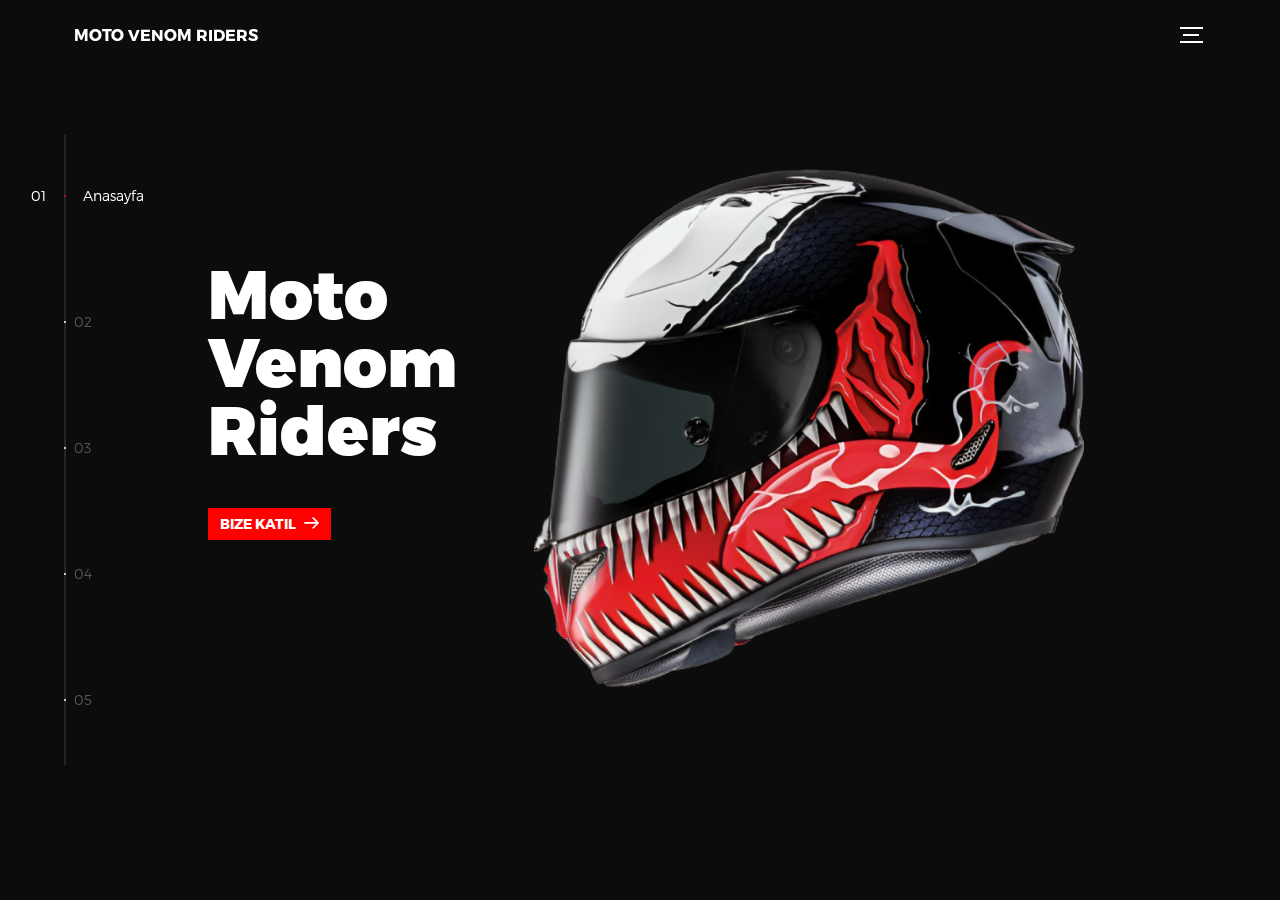
==== index.html @ 5a1b390c "hazır" ====
<!DOCTYPE html>
<html lang="en">

<head>
  <title>MotoVenomRiders</title>
  <meta charset="utf-8">
  <meta name="viewport" content="width=device-width, initial-scale=1">
  <link rel="icon" href="./assets/img/logo.png" type="image/x-icon">
  <meta http-equiv="X-UA-Compatible" content="IE=edge">
  <meta name="description" content="HTML5 website template">
  <meta name="keywords" content="global, template, html, sass, jquery">
  <meta name="author" content="Bucky Maler">
  <link rel="stylesheet" href="assets/css/main.css">
  <link rel="stylesheet" href="https://cdn.jsdelivr.net/npm/@fancyapps/fancybox@3.5.6/dist/jquery.fancybox.min.css">
</head>

<body>

  <!-- notification for small viewports and landscape oriented smartphones -->
  <div class="device-notification">
    <a class="device-notification--logo" href="#0">
      <img
        src="https://media.discordapp.net/attachments/1154435679753871411/1173699137741521048/venomlogo.png?ex=6564e780&is=65527280&hm=7e1fee086966231e7b20883fae4aaec3f89bc1c2d188019f993c043d3546af6c&=&width=670&height=670"
        alt="Global">
      <p>Global</p>
    </a>
    <p class="device-notification--message">Global has so much to offer that we must request you orient your device to
      portrait or find a larger screen. You won't be disappointed.</p>
  </div>

  <div class="perspective effect-rotate-left">
    <div class="container">
      <div class="outer-nav--return"></div>
      <div id="viewport" class="l-viewport">
        <div class="l-wrapper">
          <header class="header">
            <a class="header--logo" href="#0">
              <p>Moto Venom Riders</p>
            </a>
            <button class="header--cta cta">Bize Katıl</button>
            <div class="header--nav-toggle">
              <span></span>
            </div>
          </header>
          <nav class="l-side-nav">
            <ul class="side-nav">
              <li class="is-active"><span>Anasayfa</span></li>
              <li><span>Ekibimiz</span></li>
              <li><span>Galeri</span></li>
              <li><span>İletişim</span></li>
              <li><span>Bize Katıl</span></li>
            </ul>
          </nav>
          <ul class="l-main-content main-content">
            <li class="l-section section section--is-active">
              <div class="intro">
                <div class="intro--banner">
                  <h1>Moto<br>Venom<br>Riders</h1>
                  <button class="cta">Bize Katıl
                    <svg version="1.1" id="Layer_1" xmlns="http://www.w3.org/2000/svg"
                      xmlns:xlink="http://www.w3.org/1999/xlink" x="0px" y="0px" viewBox="0 0 150 118"
                      style="enable-background:new 0 0 150 118;" xml:space="preserve">
                      <g transform="translate(0.000000,118.000000) scale(0.100000,-0.100000)">
                        <path
                          d="M870,1167c-34-17-55-57-46-90c3-15,81-100,194-211l187-185l-565-1c-431,0-571-3-590-13c-55-28-64-94-18-137c21-20,33-20,597-20h575l-192-193C800,103,794,94,849,39c20-20,39-29,61-29c28,0,63,30,298,262c147,144,272,271,279,282c30,51,23,60-219,304C947,1180,926,1196,870,1167z" />
                      </g>
                    </svg>
                    <span class="btn-background"></span>
                  </button>
                  <img src="assets/img/kask.png" alt="KASK">
                </div>
              </div>
            </li>
            <li class="l-section section">
              <div class="work">
                <h2>Yönetim Ekibimiz</h2>
                <div class="work--lockup">
                  <ul class="slider">
                    <li class="slider--item slider--item-left">
                      <a href="#0">
                        <div class="slider--item-image">
                          <img src="assets/img/alp-morningstar.png" alt="Alp MORNİNGSTAR">
                        </div>
                        <p class="slider--item-title">Alp MORNİNGSTAR</p>
                        <p class="slider--item-title" style="font-size: 10px;">Kurucu Başkan Yardımcısı</p>
                      </a>
                    </li>
                    <li class="slider--item slider--item-center">
                      <a href="#0">
                        <div class="slider--item-image">
                          <img src="assets/img/emirhan-terzi.png" alt="Emirhan TERZİ">
                        </div>
                        <p class="slider--item-title">Emirhan TERZİ</p>
                        <p class="slider--item-title" style="font-size: 10px;">Kurucu Başkan</p>
                      </a>
                    </li>
                    <li class="slider--item slider--item-right">
                      <a href="#0">
                        <div class="slider--item-image">
                          <img src="assets/img/ahmet-özşahin.png" alt="Ahmet ÖZŞAHİN">
                        </div>
                        <p class="slider--item-title">Ahmet ÖZŞAHİN</p>
                        <p class="slider--item-title" style="font-size: 10px;">Etkinlik Yöneticisi</p>
                      </a>
                    </li>
                    <li class="slider--item slider--item">
                      <a href="#0">
                        <div class="slider--item-image">
                          <img src="assets/img/koray-gundogdu.png" alt="Koray Gündoğdu">
                        </div>
                        <p class="slider--item-title">Koray Gündoğdu</p>
                        <p class="slider--item-title" style="font-size: 10px;">Sosyal Platform Yöneticisi</p>
                      </a>
                    </li>
                  </ul>
                  <div class="slider--prev">
                    <svg version="1.1" id="Layer_1" xmlns="http://www.w3.org/2000/svg"
                      xmlns:xlink="http://www.w3.org/1999/xlink" x="0px" y="0px" viewBox="0 0 150 118"
                      style="enable-background:new 0 0 150 118;" xml:space="preserve">
                      <g transform="translate(0.000000,118.000000) scale(0.100000,-0.100000)">
                        <path d="M561,1169C525,1155,10,640,3,612c-3-13,1-36,8-52c8-15,134-145,281-289C527,41,562,10,590,10c22,0,41,9,61,29
                    c55,55,49,64-163,278L296,510h575c564,0,576,0,597,20c46,43,37,109-18,137c-19,10-159,13-590,13l-565,1l182,180
                    c101,99,187,188,193,199c16,30,12,57-12,84C631,1174,595,1183,561,1169z" />
                      </g>
                    </svg>
                  </div>
                  <div class="slider--next">
                    <svg version="1.1" id="Layer_1" xmlns="http://www.w3.org/2000/svg"
                      xmlns:xlink="http://www.w3.org/1999/xlink" x="0px" y="0px" viewBox="0 0 150 118"
                      style="enable-background:new 0 0 150 118;" xml:space="preserve">
                      <g transform="translate(0.000000,118.000000) scale(0.100000,-0.100000)">
                        <path
                          d="M870,1167c-34-17-55-57-46-90c3-15,81-100,194-211l187-185l-565-1c-431,0-571-3-590-13c-55-28-64-94-18-137c21-20,33-20,597-20h575l-192-193C800,103,794,94,849,39c20-20,39-29,61-29c28,0,63,30,298,262c147,144,272,271,279,282c30,51,23,60-219,304C947,1180,926,1196,870,1167z" />
                      </g>
                    </svg>
                  </div>
                </div>
              </div>
            </li>
            <li class="l-section section">
              <div class="about">
                <div class="about--banner">
                  <h2>Fotoğraf<br>Albümü</h2>
                  <img src="assets/img/kaptan.png" alt="About Us">
                </div>
                <div class="about--options">
                  <a href="assets/img/2.jpeg" data-fancybox="gallery">
                    <h3>Etkinlikten Görseller</h3>
                  </a>
                  <a href="assets/img/5.jpeg" data-fancybox="gallery1">
                    <h3>Kortej Görseller</h3>
                  </a>
                  <a href="assets/img/logo.png" data-fancybox="gallery2">+99
                    <h3>Diğer</h3>
                  </a>
                  <a href="./assets/img/1.jpeg" data-fancybox="gallery" class="d-none"></a>
                  <a href="./assets/img/4.jpeg" data-fancybox="gallery" class="d-none"></a>
                  <a href="./assets/img/7.jpeg" data-fancybox="gallery" class="d-none"></a>
                  <a href="./assets/img/3.jpeg" data-fancybox="gallery" class="d-none"></a>
                  <a href="./assets/img/8.jpeg" data-fancybox="gallery1" class="d-none"></a>
                  <a href="./assets/img/9.jpeg" data-fancybox="gallery1" class="d-none"></a>
                </div>
              </div>
            </li>
            <li class="l-section section">
              <div class="contact">
                <div class="contact--lockup">
                  <div class="modal">
                    <div class="modal--information">
                      <p>Toplanma Alanı : Eyüpsultan Sahil</p>
                      <a href="mailto:info@motovenomriders.com.tr">info@motovenomriders.com.tr</a>
                      <a href="tel:+905398621032">+90 534 724 19 23</a>
                    </div>
                    <ul class="modal--options">
                      <li><a href="mailto:info@motovenomriders.com.tr">İletişime Geç</a></li>
                    </ul>
                  </div>
                </div>
              </div>
            </li>
            <li class="l-section section">
              <div class="hire">
                <h2>Ailemize Katılmak İster Misiniz?</h2>
                <ul>
                  <li class="wp-btn">
                    <a href="https://chat.whatsapp.com/HhvemVKrJIF4HOeBUjAOMs" target="_blank">Whatsapp
                      Kanalımız</a>
                  </li>
                  <li class="wp-btn">
                    <a href="https://chat.whatsapp.com/HhvemVKrJIF4HOeBUjAOMs" target="_blank">İnstagram Sayfamız</a>
                  </li>
                </ul>
              </div>
            </li>
          </ul>
        </div>
      </div>
    </div>
    <ul class="outer-nav">
      <li class="is-active">Anasayfa</li>
      <li>Ekibimiz</li>
      <li>Galeri</li>
      <li>İletişim</li>
      <li>Bize Katıl</li>
    </ul>
  </div>

  <script src="https://ajax.googleapis.com/ajax/libs/jquery/2.2.4/jquery.min.js"></script>
  <script>window.jQuery || document.write('<script src="assets/js/vendor/jquery-2.2.4.min.js"><\/script>')</script>
  <script src="https://cdn.jsdelivr.net/npm/@fancyapps/fancybox@3.5.6/dist/jquery.fancybox.min.js"></script>
  <script src="assets/js/functions-min.js"></script>
</body>

</html>
---- assets/css/main.css ----
@font-face {
    font-family: Montserrat;
    src: local("☺"), url("fonts/Montserrat-Black.woff") format("woff"), url("fonts/Montserrat-Black.ttf") format("truetype");
    font-weight: 900;
    font-style: normal;
}

@font-face {
    font-family: Montserrat;
    src: local("☺"), url("fonts/Montserrat-Bold.woff") format("woff"), url("fonts/Montserrat-Bold.ttf") format("truetype");
    font-weight: 700;
    font-style: normal;
}

@font-face {
    font-family: Montserrat;
    src: local("☺"), url("fonts/Montserrat-Regular.woff") format("woff"), url("fonts/Montserrat-Regular.ttf") format("truetype");
    font-weight: 400;
    font-style: normal;
}

@font-face {
    font-family: Montserrat;
    src: local("☺"), url("fonts/Montserrat-Light.woff") format("woff"), url("fonts/Montserrat-Light.ttf") format("truetype");
    font-weight: 300;
    font-style: normal;
}

html {
    font-family: sans-serif;
    text-size-adjust: 100%;
}

body {
    margin: 0px;
}

article,
aside,
details,
figcaption,
figure,
footer,
header,
hgroup,
main,
menu,
nav,
section,
summary {
    display: block;
}

audio,
canvas,
progress,
video {
    display: inline-block;
    vertical-align: baseline;
}

audio:not([controls]) {
    display: none;
    height: 0px;
}

[hidden],
template {
    display: none;
}

a {
    background-color: transparent;
}

a:active,
a:hover {
    outline: 0px;
}

abbr[title] {
    border-bottom: 1px dotted;
}

b,
strong {
    font-weight: bold;
}

dfn {
    font-style: italic;
}

h1 {
    font-size: 2em;
    margin: 0.67em 0px;
}

mark {
    background: rgb(255, 255, 0);
    color: rgb(0, 0, 0);
}

small {
    font-size: 80%;
}

sub,
sup {
    font-size: 75%;
    line-height: 0;
    position: relative;
    vertical-align: baseline;
}

sup {
    top: -0.5em;
}

sub {
    bottom: -0.25em;
}

img {
    border: 0px;
}

svg:not(:root) {
    overflow: hidden;
}

figure {
    margin: 1em 40px;
}

hr {
    box-sizing: content-box;
    height: 0px;
}

pre {
    overflow: auto;
}

code,
kbd,
pre,
samp {
    font-family: monospace, monospace;
    font-size: 1em;
}

button,
input,
optgroup,
select,
textarea {
    color: inherit;
    font: inherit;
    margin: 0px;
}

button {
    overflow: visible;
}

button,
select {
    text-transform: none;
}

button,
html input[type="button"],
input[type="reset"],
input[type="submit"] {
    appearance: button;
    cursor: pointer;
}

button[disabled],
html input[disabled] {
    cursor: default;
}

input {
    line-height: normal;
}

input[type="checkbox"],
input[type="radio"] {
    box-sizing: border-box;
    padding: 0px;
}

input[type="number"]::-webkit-inner-spin-button,
input[type="number"]::-webkit-outer-spin-button {
    height: auto;
}

input[type="search"] {
    appearance: textfield;
    box-sizing: content-box;
}

input[type="search"]::-webkit-search-cancel-button,
input[type="search"]::-webkit-search-decoration {
    appearance: none;
}

fieldset {
    border: 1px solid rgb(192, 192, 192);
    margin: 0px 2px;
    padding: 0.35em 0.625em 0.75em;
}

legend {
    border: 0px;
    padding: 0px;
}

textarea {
    overflow: auto;
}

optgroup {
    font-weight: bold;
}

table {
    border-collapse: collapse;
    border-spacing: 0px;
}

td,
th {
    padding: 0px;
}

::selection {
    background: rgb(255, 244, 152);
}

img::selection {
    background: transparent;
}

body {
    -webkit-tap-highlight-color: rgb(255, 244, 152);
}

body {
    background-color: rgb(12, 12, 12);
    font-size: 14px;
    line-height: 1.6;
    font-family: Montserrat, sans-serif;
    color: rgb(255, 255, 255);
    -webkit-font-smoothing: antialiased;
    text-size-adjust: 100%;
}

.l-viewport {
    position: relative;
    width: 100%;
    height: 100vh;
    box-shadow: rgba(0, 0, 0, 0.85) 0px 0px 45px 5px;
    overflow: hidden;
}

.l-wrapper {
    position: relative;
    width: 1440px;
    max-width: 90%;
    height: 100%;
    margin: 0px auto;
}

.l-side-nav {
    position: absolute;
    left: 0px;
    display: flex;
    height: 100%;
    -webkit-box-align: center;
    align-items: center;
}

.l-side-nav::before {
    content: "";
    position: absolute;
    top: 50%;
    left: 0px;
    transform: translateY(-50%);
    width: 2px;
    height: 70%;
    max-height: 750px;
    background-color: rgb(85, 85, 85);
    opacity: 0.35;
    z-index: 10;
}

@media (max-width: 1180px) {
    .l-side-nav {
        display: none;
    }
}

.l-main-content {
    position: relative;
    width: 100%;
    height: 100%;
    margin: 0px;
    padding: 0px;
    list-style: none;
}

.l-section {
    position: absolute;
    width: 100%;
    height: 100%;
}

.device-notification {
    display: none;
    position: fixed;
    top: 0px;
    left: 0px;
    width: 100%;
    height: 100%;
    -webkit-box-orient: vertical;
    -webkit-box-direction: normal;
    flex-direction: column;
    -webkit-box-align: center;
    align-items: center;
    -webkit-box-pack: center;
    justify-content: center;
    background-color: rgb(12, 12, 12);
    z-index: 12;
}

.device-notification--logo {
    display: flex;
    -webkit-box-align: center;
    align-items: center;
    text-decoration: none;
    color: rgb(255, 255, 255);
}

.device-notification--logo p {
    margin: 0px 0px 0px 10px;
    font-size: 16px;
    font-weight: 700;
    text-transform: uppercase;
}

.device-notification--message {
    width: 70%;
    margin: 30px 0px 0px;
    font-weight: 700;
    text-align: center;
}

@media (max-width: 767px) and (min-width: 601px) and (max-height: 680px) {
    .device-notification {
        display: flex;
    }
}

@media (max-width: 600px) and (min-width: 480px) and (max-height: 580px) {
    .device-notification {
        display: flex;
    }
}

@media (max-width: 736px) and (min-width: 360px) and (orientation: landscape) {
    .device-notification {
        display: flex;
    }
}

@media (max-width: 359px) {
    .device-notification {
        display: flex;
    }
}

.section {
    opacity: 0;
    visibility: hidden;
    transition: opacity 0.4s ease-in-out 0s, visibility 0s ease 0.4s;
}

.section--is-active {
    opacity: 1;
    visibility: visible;
    z-index: 1;
    transition: opacity 0.4s ease-in-out 0.4s;
}

.section--next {
    transform: translateY(-45px);
    transition: transform 0.4s ease-in-out 0s, -webkit-transform 0.4s ease-in-out 0s;
}

.section--prev {
    transform: translateY(45px);
    transition: transform 0.4s ease-in-out 0s, -webkit-transform 0.4s ease-in-out 0s;
}

.header {
    position: absolute;
    top: 0px;
    left: 0px;
    display: flex;
    width: 100%;
    height: 70px;
    -webkit-box-align: center;
    align-items: center;
    -webkit-box-pack: justify;
    justify-content: space-between;
    z-index: 10;
}

.header--logo {
    display: flex;
    -webkit-box-align: center;
    align-items: center;
    text-decoration: none;
    color: rgb(255, 255, 255);
}

.header--logo p {
    margin: 0px 0px 0px 10px;
    font-size: 16px;
    font-weight: 700;
    text-transform: uppercase;
}

.header--nav-toggle {
    display: flex;
    width: 50px;
    height: 50px;
    -webkit-box-orient: vertical;
    -webkit-box-direction: normal;
    flex-direction: column;
    -webkit-box-align: center;
    align-items: center;
    -webkit-box-pack: center;
    justify-content: center;
    cursor: pointer;
}

.header--nav-toggle span,
.header--nav-toggle::before,
.header--nav-toggle::after {
    content: "";
    position: relative;
    width: 16px;
    height: 2px;
    background-color: rgb(255, 255, 255);
}

.header--nav-toggle::before {
    bottom: 5px;
    width: 23px;
}

.header--nav-toggle::after {
    top: 5px;
    width: 23px;
}

.header--cta {
    position: absolute;
    top: 50%;
    left: 50%;
    transform: translate(-50%, -50%);
    padding: 0px 20px;
    line-height: 30px;
    text-decoration: none;
    color: rgb(255, 255, 255);
    font-weight: 700;
    text-transform: uppercase;
    background-color: rgb(221, 14, 11);
    border: none;
    opacity: 0;
    visibility: hidden;
    transition: opacity 0.4s ease-in-out 0s, visibility 0s ease 0.4s;
}

.header--cta:focus {
    outline: none;
}

.header--cta.is-active {
    opacity: 1;
    visibility: visible;
    transition: opacity 0.4s ease-in-out 0.4s;
}

@media (max-width: 767px) {
    .header--cta {
        display: none;
    }
}

.side-nav {
    position: relative;
    display: flex;
    width: 100px;
    height: 70%;
    max-height: 750px;
    -webkit-box-orient: vertical;
    -webkit-box-direction: normal;
    flex-direction: column;
    justify-content: space-around;
    margin: 0px;
    padding: 0px;
    list-style-position: inside;
    z-index: 10;
}

.side-nav>li {
    position: relative;
    top: -5px;
    color: rgb(255, 255, 255);
    font-size: 6px;
    cursor: pointer;
}

.side-nav>li span {
    position: relative;
    top: 3px;
    left: 10px;
    color: rgb(255, 255, 255);
    font-size: 14px;
    font-weight: 300;
    opacity: 0;
    visibility: hidden;
}

.side-nav>li::before {
    position: absolute;
    top: 3px;
    left: 10px;
    color: rgb(85, 85, 85);
    font-size: 14px;
    font-weight: 300;
}

.side-nav li:nth-child(1)::before {
    content: "01";
}

.side-nav li:nth-child(2)::before {
    content: "02";
}

.side-nav li:nth-child(3)::before {
    content: "03";
}

.side-nav li:nth-child(4)::before {
    content: "04";
}

.side-nav li:nth-child(5)::before {
    content: "05";
}

.side-nav li.is-active {
    color: rgb(221, 14, 11);
    transition: color 0.4s ease-in-out 0s;
}

.side-nav li.is-active span {
    opacity: 1;
    visibility: visible;
    transition: opacity 0.4s ease-in-out 0s;
}

.side-nav li.is-active::before {
    left: -33px;
    color: rgb(255, 255, 255);
}

.intro {
    position: relative;
    display: flex;
    width: 900px;
    max-width: 75%;
    height: 100%;
    -webkit-box-orient: vertical;
    -webkit-box-direction: normal;
    flex-direction: column;
    -webkit-box-pack: center;
    justify-content: center;
    margin: 0px auto;
}

@media (max-width: 1180px) {
    .intro {
        max-width: 100%;
    }
}

.intro--banner {
    position: relative;
    height: 475px;
}

.intro--banner h1 {
    position: relative;
    font-size: 68px;
    font-weight: 900;
    line-height: 1;
    z-index: 1;
}

.intro--banner button {
    position: relative;
    padding: 5px 17px 5px 12px;
    font-weight: 700;
    text-transform: uppercase;
    background-color: red;
    border: none;
}

.intro--banner button .btn-background {
    position: absolute;
    top: 0px;
    left: 23px;
    right: 0px;
    height: 100%;
    background-color: rgb(221, 14, 11);
    z-index: -1;
    transition: left 0.2s ease-in-out 0s;
}

.intro--banner button:hover .btn-background {
    left: 0px;
}

.intro--banner button:focus {
    outline: none;
}

.intro--banner button svg {
    position: relative;
    left: 5px;
    width: 15px;
    fill: rgb(255, 255, 255);
}

.intro--banner img {
    position: absolute;
    bottom: 0px;
    right: -12px;
    max-width: 550px;
}

.intro--options {
    display: flex;
    -webkit-box-pack: justify;
    justify-content: space-between;
    margin: 0px;
    padding: 0px;
    list-style: none;
}

.intro--options>a {
    max-width: 250px;
    text-decoration: none;
    color: rgb(40, 40, 40);
    transition: color 0.2s ease-in-out 0s;
}

.intro--options>a:hover {
    color: rgb(255, 255, 255);
}

.intro--options h3 {
    font-size: 16px;
    text-transform: uppercase;
}

.intro--options p {
    margin-bottom: 0px;
}

@media (max-width: 900px) {
    .intro--banner {
        height: 380px;
    }

    .intro--banner h1 {
        font-size: 55px;
    }

    .intro--banner img {
        width: 430px;
    }

    .intro--options>a {
        margin-right: 30px;
    }

    .intro--options>a:last-child {
        margin-right: 0px;
    }
}

@media (max-width: 767px) {
    .intro--banner {
        height: 305px;
    }

    .intro--banner h1 {
        font-size: 44px;
    }

    .intro--banner img {
        width: 330px;
    }

    .intro--options {
        display: block;
    }

    .intro--options>a {
        display: block;
        max-width: 100%;
        margin: 0px 0px 30px;
    }

    .intro--options>a:last-child {
        margin-bottom: 0px;
    }
}

@media (max-width: 600px) {
    .intro--banner {
        height: 360px;
    }

    .intro--banner h1 {
        font-size: 55px;
    }

    .intro--banner img {
        z-index: -7;
        opacity: 0.5;
    }
}

@media (max-width: 600px) and (max-height: 750px) {
    .intro--banner {
        height: auto;
    }

    .intro--banner::before,
    .intro--banner::after {
        display: none;
    }

    .intro--banner h1 {
        margin-top: 0px;
    }

    .intro--options {
        display: none;
    }
}

.work {
    position: relative;
    display: flex;
    width: 960px;
    max-width: 80%;
    height: 100%;
    -webkit-box-orient: vertical;
    -webkit-box-direction: normal;
    flex-direction: column;
    -webkit-box-pack: center;
    justify-content: center;
    margin: 0px auto;
}

@media (max-width: 1180px) {
    .work {
        max-width: 100%;
    }
}

.work h2 {
    margin: 0px 0px 20px;
    font-size: 30px;
    text-align: center;
}

.work--lockup {
    position: relative;
}

.work--lockup .slider {
    position: relative;
    display: flex;
    width: 80%;
    margin: 0px auto;
    padding: 0px;
    list-style: none;
}

.work--lockup .slider--item {
    position: absolute;
    display: none;
    text-align: center;
}

.work--lockup .slider--item a {
    text-decoration: none;
    color: rgb(133, 133, 133);
}

.work--lockup .slider--item-title {
    margin-top: 10px;
    font-size: 12px;
    font-weight: 700;
    text-transform: uppercase;
}

.work--lockup .slider--item-description {
    display: none;
    max-width: 250px;
    margin: 0px auto;
}

.work--lockup .slider--item-image {
    width: 150px;
    height: 150px;
    margin: 0px auto;
    border-radius: 50%;
    overflow: hidden;
}

.work--lockup .slider--item-image img {
    width: 100%;
}

.work--lockup .slider--item-left {
    top: 50%;
    left: 0px;
    transform: translateY(-50%);
    display: block;
}

.work--lockup .slider--item-right {
    top: 50%;
    right: 0px;
    transform: translateY(-50%);
    display: block;
}

.work--lockup .slider--item-center {
    position: relative;
    top: 30px;
    left: 50%;
    transform: translateX(-50%);
    display: block;
}

.work--lockup .slider--item-center a {
    color: rgb(255, 255, 255);
}

.work--lockup .slider--item-center .slider--item-title {
    margin-top: 25px;
    font-size: 16px;
}

.work--lockup .slider--item-center .slider--item-description {
    display: block;
}

.work--lockup .slider--item-center .slider--item-image {
    width: 300px;
    height: 300px;
}

.work--lockup .slider--next,
.work--lockup .slider--prev {
    position: absolute;
    top: 160px;
    display: flex;
    width: 50px;
    height: 50px;
    -webkit-box-align: center;
    align-items: center;
    -webkit-box-pack: center;
    justify-content: center;
    background-color: rgb(40, 40, 40);
    border-radius: 50%;
    cursor: pointer;
}

.work--lockup .slider--next svg,
.work--lockup .slider--prev svg {
    width: 20px;
    fill: rgb(255, 255, 255);
}

.work--lockup .slider--next {
    right: 0px;
}

.work--lockup .slider--prev {
    left: 0px;
}

@media (max-width: 900px) {
    .work--lockup .slider--item-image {
        width: 120px;
        height: 120px;
    }

    .work--lockup .slider--item-center .slider--item-image {
        width: 240px;
        height: 240px;
    }

    .work--lockup .slider--next,
    .work--lockup .slider--prev {
        top: 130px;
    }
}

@media (max-width: 767px) {
    .work--lockup .slider {
        width: 75%;
    }

    .work--lockup .slider--item-image {
        width: 90px;
        height: 90px;
    }

    .work--lockup .slider--item-center .slider--item-image {
        width: 190px;
        height: 190px;
    }

    .work--lockup .slider--next,
    .work--lockup .slider--prev {
        top: 105px;
    }
}

@media (max-width: 600px) {
    .work--lockup .slider {
        width: auto;
    }

    .work--lockup .slider--item-left,
    .work--lockup .slider--item-right {
        display: none;
    }
}

.about {
    position: relative;
    display: flex;
    width: 900px;
    max-width: 75%;
    height: 100%;
    -webkit-box-orient: vertical;
    -webkit-box-direction: normal;
    flex-direction: column;
    -webkit-box-pack: center;
    justify-content: center;
    margin: 0px auto;
}

@media (max-width: 1180px) {
    .about {
        max-width: 100%;
    }
}

.about--banner {
    position: relative;
    height: 475px;
}

.about--banner::before {
    content: "";
    position: absolute;
    top: 20px;
    left: 200px;
    transform: rotate(-25deg);
    border-width: 5px;
    border-style: solid;
    border-color: rgb(221, 14, 11) transparent transparent rgb(221, 14, 11);
    border-image: initial;
}

.about--banner::after {
    content: "";
    position: absolute;
    top: 75px;
    left: 400px;
    transform: rotate(45deg);
    width: 10px;
    height: 10px;
    background-color: rgb(221, 14, 11);
}

.about--banner h2 {
    position: relative;
    margin-top: 35px;
    font-size: 68px;
    font-weight: 900;
    line-height: 1;
    z-index: 1;
}

.about--banner h2::before {
    content: "";
    position: absolute;
    top: 60px;
    left: 268px;
    width: 30px;
    height: 30px;
    background-color: rgb(221, 14, 11);
    border-radius: 50%;
    z-index: -2;
}

.about--banner a {
    padding: 5px 17px 5px 0px;
    text-decoration: none;
    color: rgb(255, 255, 255);
    font-weight: 700;
    text-transform: uppercase;
    background-color: transparent;
}

.about--banner a:hover svg {
    left: 10px;
}

.about--banner a svg {
    position: relative;
    left: 5px;
    width: 15px;
    fill: rgb(255, 255, 255);
    transition: left 0.2s ease-in-out 0s;
}

.about--banner img {
    position: absolute;
    bottom: -90px;
    right: -180px;
}

.about--options {
    display: flex;
    max-width: 600px;
    -webkit-box-pack: justify;
    justify-content: space-between;
    margin: 0px;
    padding: 0px;
    list-style: none;
}

.about--options>a {
    position: relative;
    width: 150px;
    height: 75px;
    text-decoration: none;
    color: rgb(255, 255, 255);
    border: 10px solid rgb(221, 14, 11);
    background-position: center center;
    background-size: cover;
    background-repeat: no-repeat;
    display: flex;
    align-items: center;
    justify-content: center;
    font-size: 24px;
    font-weight: 700;
}

.about--options>a:nth-child(1) {
    background-image: url("../img/2.jpeg");
}

.about--options>a:nth-child(2) {
    background-image: url("../img/5.jpeg");
}

.d-none {
    display: none !important;
}

.about--options>a:hover h3 {
    bottom: -50px;
}

.about--options h3 {
    position: absolute;
    bottom: -60px;
    left: 10px;
    font-size: 16px;
    text-transform: uppercase;
    transition: bottom 0.2s ease-in-out 0s, left 0.2s ease-in-out 0s;
}

@media (max-width: 767px) {
    .about--banner {
        height: 305px;
    }

    .about--banner::before {
        top: 0px;
        left: 125px;
    }

    .about--banner::after {
        top: 35px;
        left: 260px;
    }

    .about--banner h2 {
        margin-top: 10px;
        font-size: 44px;
    }

    .about--banner h2::before {
        top: 28px;
        left: 168px;
    }

    .about--banner h2::after {
        top: 163px;
        left: 163px;
    }

    .about--banner img {
        width: 315px;
    }
}

@media (max-width: 600px) {
    .about--banner {
        height: auto;
    }

    .about--banner::before {
        left: 155px;
    }

    .about--banner::after {
        left: 310px;
    }

    .about--banner h2 {
        margin-top: 0px;
        font-size: 55px;
    }

    .about--banner h2::before {
        top: 43px;
        left: 214px;
    }

    .about--banner img {
        right: -51px;
        top: -90px;
        opacity: 0.6;
    }

    .about--options>a:nth-child(2) {
        margin: 0px 10px;
    }

    .about--options h3 {
        left: -9px;
        font-size: 14px;
    }
}

.contact {
    position: fixed;
    top: 0px;
    left: 0px;
    width: 100%;
    height: 100%;
}

.contact::before {
    position: fixed;
    top: 0px;
    left: 0px;
    width: 100%;
    height: 100%;
    background-image: url("https://st4.depositphotos.com/21486874/25363/v/450/depositphotos_253636882-stock-illustration-urban-vector-city-map-of.jpg");
    background-position: center center;
    background-size: cover;
    background-repeat: no-repeat;
    content: "";
    filter: invert(1);
    opacity: 0.2;
}

.contact--lockup {
    position: relative;
    display: flex;
    width: 900px;
    max-width: 75%;
    height: 100%;
    -webkit-box-align: center;
    align-items: center;
    -webkit-box-pack: end;
    justify-content: flex-end;
    margin: 0px auto;
}

@media (max-width: 1180px) {
    .contact--lockup {
        max-width: 90%;
    }
}

@media (max-width: 767px) {
    .contact--lockup {
        -webkit-box-pack: center;
        justify-content: center;
    }
}

.contact--lockup .modal {
    padding: 45px;
    text-align: center;
    background-color: rgb(12, 12, 12);
    box-shadow: rgba(0, 0, 0, 0.75) 0px 0px 30px 0px;
}

.contact--lockup .modal--information p,
.contact--lockup .modal--information a {
    display: block;
    margin: 14px 0px;
    text-decoration: none;
    color: rgb(255, 255, 255);
    font-weight: 700;
}

.contact--lockup .modal--information p {
    margin-top: 0px;
}

.contact--lockup .modal--options {
    margin: 0px;
    padding: 0px;
    list-style: none;
}

.contact--lockup .modal--options>li {
    width: 130px;
    margin: 0px auto 25px;
}

.hire .wp-btn {
    background-color: rgb(221, 14, 11);
    list-style: none;
    width: 300px;
    height: 50px;
    align-items: center;
    display: flex;
}

.hire ul {
    display: flex;
    flex-direction: column;
    row-gap: 30px;
    align-items: center;
    text-align: center;
}

.hire .wp-btn a {
    display: block;
    width: 100%;
    padding: 8px 0px;
    text-decoration: none;
    color: rgb(255, 255, 255);
    font-weight: 700;
}

.contact--lockup .modal--options li:nth-child(1) {
    background-color: rgb(221, 14, 11);
}

.contact--lockup .modal--options li:nth-child(2) {
    background-color: rgb(234, 76, 137);
}

.contact--lockup .modal--options li:nth-child(3) {
    margin-bottom: 0px;
    background-color: rgb(221, 14, 11);
    text-transform: uppercase;
}

.contact--lockup .modal--options a {
    display: block;
    width: 100%;
    padding: 8px 0px;
    text-decoration: none;
    color: rgb(255, 255, 255);
    font-weight: 700;
}

.hire {
    position: relative;
    display: flex;
    width: 700px;
    max-width: 75%;
    height: 100%;
    -webkit-box-orient: vertical;
    -webkit-box-direction: normal;
    flex-direction: column;
    -webkit-box-pack: center;
    justify-content: center;
    margin: 0px auto;
}

@media (max-width: 1180px) {
    .hire {
        max-width: 100%;
    }
}

.hire h2 {
    margin: 0px 0px 20px;
    font-size: 30px;
    text-align: center;
}

.work-request {
    display: flex;
    width: 100%;
    -webkit-box-orient: vertical;
    -webkit-box-direction: normal;
    flex-direction: column;
    -webkit-box-align: center;
    align-items: center;
    color: rgb(255, 255, 255);
}

.work-request input[type="submit"] {
    width: 400px;
    max-width: 100%;
    line-height: 50px;
    font-size: 16px;
    font-weight: 700;
    text-transform: uppercase;
    background-color: rgb(221, 14, 11);
    border: none;
    border-radius: 0px;
}

.work-request input[type="submit"]:focus {
    outline: none;
}

.work-request--options {
    display: flex;
    width: 100%;
    -webkit-box-orient: vertical;
    -webkit-box-direction: normal;
    flex-direction: column;
    -webkit-box-align: center;
    align-items: center;
    margin: 30px 0px;
}

.work-request--options .options-a {
    display: flex;
    width: 100%;
    -webkit-box-pack: justify;
    justify-content: space-between;
}

.work-request--options .options-b {
    display: flex;
    width: 72%;
    flex-wrap: wrap;
    justify-content: space-around;
}

.work-request--options label {
    display: block;
    width: 200px;
    margin-bottom: 30px;
    line-height: 50px;
    font-size: 16px;
    font-weight: 700;
    text-align: center;
    border: 2px solid rgb(255, 255, 255);
    cursor: pointer;
    transition: background-color 0.2s ease-in-out 0s, border-color 0.2s ease-in-out 0s;
}

.work-request--options label svg {
    position: relative;
    left: -5px;
    width: 0px;
    fill: rgb(255, 255, 255);
    transition: width 0.2s ease-in-out 0s;
}

.work-request--options input[type="checkbox"] {
    display: none;
}

.work-request--options input[type="checkbox"]:checked+label {
    background-color: rgb(221, 14, 11);
    border-color: rgb(221, 14, 11);
}

.work-request--options input[type="checkbox"]:checked+label svg {
    width: 15px;
}

.work-request--information {
    display: flex;
    width: 100%;
    -webkit-box-pack: justify;
    justify-content: space-between;
    margin-bottom: 60px;
}

.work-request--information .information-name,
.work-request--information .information-email {
    position: relative;
    width: 45%;
    height: 50px;
    font-size: 30px;
    font-weight: 300;
}

.work-request--information input[type="text"],
.work-request--information input[type="email"] {
    width: 100%;
    padding: 0px 0px 5px;
    background-color: transparent;
    border-top: none;
    border-right: none;
    border-left: none;
    border-image: initial;
    border-bottom: 1px solid rgb(255, 255, 255);
    border-radius: 0px;
}

.work-request--information input[type="text"]:focus,
.work-request--information input[type="email"]:focus {
    outline: none;
    background-color: rgb(12, 12, 12);
}

.work-request--information label {
    position: absolute;
    top: 0px;
    left: 0px;
    pointer-events: none;
    transition: top 0.2s ease-in-out 0s, font-size 0.2s ease-in-out 0s;
}

.work-request--information input:focus+label,
.work-request--information input.has-value+label {
    top: -15px;
    font-size: 14px;
}

@media (max-width: 767px) {
    .work-request--options {
        -webkit-box-orient: horizontal;
        -webkit-box-direction: normal;
        flex-direction: row;
        justify-content: space-around;
    }

    .work-request--options .options-a,
    .work-request--options .options-b {
        display: block;
        width: auto;
    }
}

@media (max-width: 600px) {
    .work-request--options {
        margin: 20px 0px;
    }
}

@media (max-width: 600px) and (max-width: 415px) {
    .work-request--options {
        -webkit-box-pack: justify;
        justify-content: space-between;
    }
}

@media (max-width: 600px) {
    .work-request--options label {
        width: 150px;
        margin-bottom: 15px;
        font-size: 14px;
    }

    .work-request--options input[type="checkbox"]:checked+label svg {
        width: 12px;
    }

    .work-request--information {
        margin-bottom: 30px;
    }

    .work-request--information .information-name,
    .work-request--information .information-email {
        height: 40px;
        font-size: 24px;
    }
}

.perspective {
    position: relative;
    width: 100%;
    height: 100%;
    overflow: hidden;
}

.perspective--modalview {
    position: fixed;
    perspective: 1500px;
}

.container {
    position: relative;
    transform: translateZ(0px) translateX(0px) rotateY(0deg);
    min-height: 100%;
    outline: rgb(221, 14, 11) solid 30px;
    transition: transform 0.4s ease 0s, -webkit-transform 0.4s ease 0s;
}

.modalview .container {
    position: absolute;
    width: 100%;
    height: 100%;
    overflow: hidden;
    backface-visibility: hidden;
}

.effect-rotate-left .container {
    transform-origin: 0% 50%;
    transition: transform 0.4s ease 0s, -webkit-transform 0.4s ease 0s;
}

.effect-rotate-left--animate .container {
    transform: translateZ(-1800px) translateX(-50%) rotateY(45deg);
    outline: rgb(221, 14, 11) solid 30px;
}

.outer-nav {
    position: absolute;
    top: 50%;
    left: 50%;
    transform: translateY(-50%);
    transform-style: preserve-3d;
    margin: 0px;
    padding: 0px;
    list-style: none;
    text-align: center;
    visibility: hidden;
    transition: visibility 0s ease 0.2s;
}

.outer-nav.is-vis {
    visibility: visible;
}

.outer-nav--return {
    position: absolute;
    top: 0px;
    left: 0px;
    width: 100%;
    height: 100%;
    display: none;
    cursor: pointer;
    z-index: 11;
}

.outer-nav--return.is-vis {
    display: block;
}

.outer-nav>li {
    transform-style: preserve-3d;
    transform: translateX(350px) translateZ(-1000px);
    font-size: 55px;
    font-weight: 900;
    opacity: 0;
    cursor: pointer;
    transition: transform 0.2s ease 0s, opacity 0.2s ease 0s, -webkit-transform 0.2s ease 0s;
}

.outer-nav>li.is-vis {
    transform: translateX(0px) translateZ(0px);
    opacity: 1;
    transition: transform 0.4s ease 0s, opacity 0.4s ease 0s, -webkit-transform 0.4s ease 0s;
}

.outer-nav>li::before {
    content: "";
    position: absolute;
    top: 50%;
    left: 50%;
    transform: translate(-50%, -25%);
    width: 110%;
    height: 15px;
    opacity: 0;
    background-color: rgb(221, 14, 11);
}

.outer-nav>li.is-active::before {
    opacity: 1;
}

@media (max-width: 767px) {
    .outer-nav>li {
        font-size: 44px;
    }
}

@media (max-width: 600px) {
    .outer-nav>li {
        font-size: 34px;
    }
}

.outer-nav li.is-vis:nth-child(2) {
    transition-delay: 0.04s;
}

.outer-nav li.is-vis:nth-child(3) {
    transition-delay: 0.08s;
}

.outer-nav li.is-vis:nth-child(4) {
    transition-delay: 0.12s;
}

.outer-nav li.is-vis:nth-child(5) {
    transition-delay: 0.16s;
}
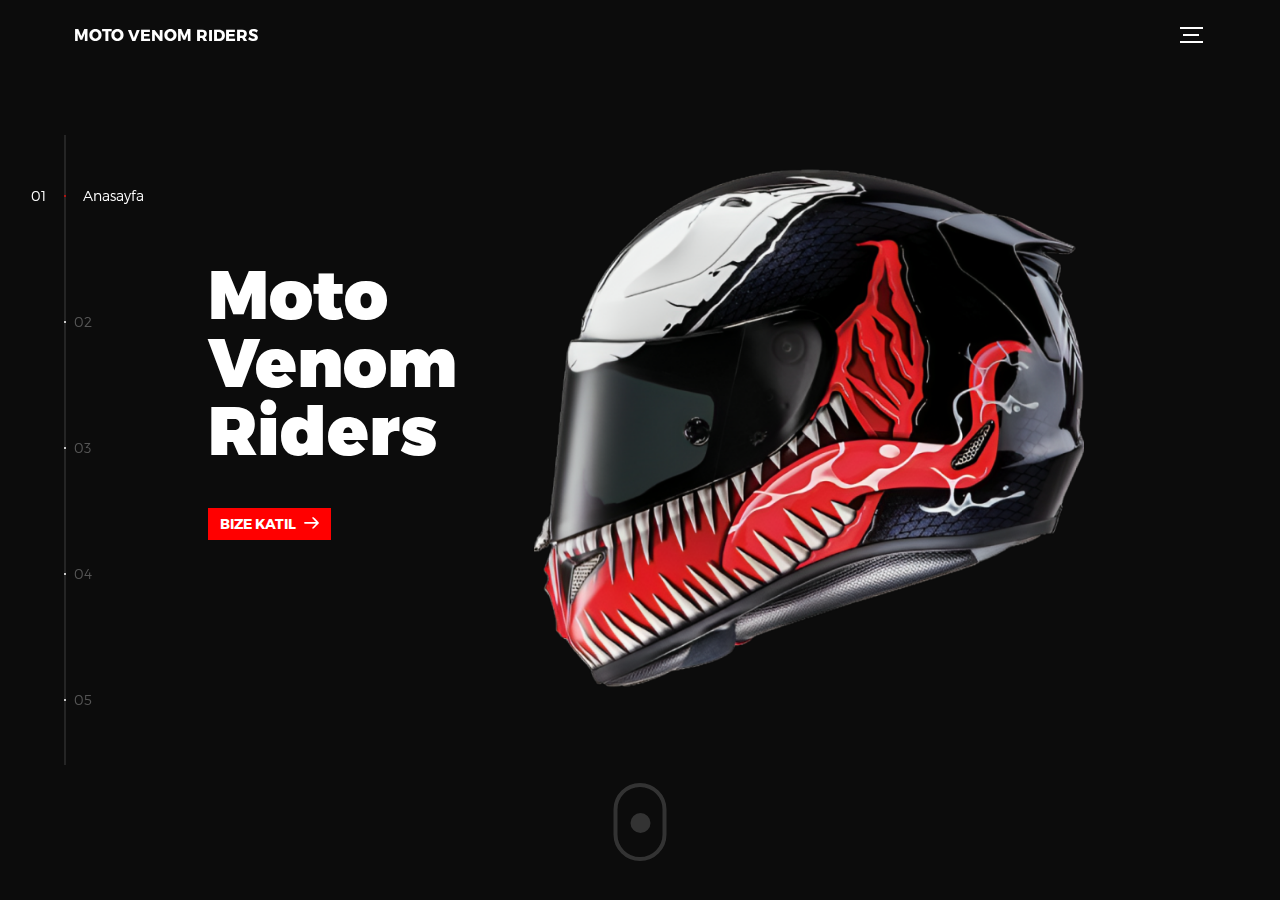
==== commit 6365c042: "." ====
--- a/index.html
+++ b/index.html
@@ -70,6 +70,10 @@
                   <img src="assets/img/kask.png" alt="KASK">
                 </div>
               </div>
+              <div class="middle">
+                <div class="mouse">
+                </div>
+              </div>
             </li>
             <li class="l-section section">
               <div class="work">
@@ -181,7 +185,7 @@
             <li class="l-section section">
               <div class="hire">
                 <h2>Ailemize Katılmak İster Misiniz?</h2>
-                <ul>
+                <ul class="social-media">
                   <li class="wp-btn">
                     <a href="https://chat.whatsapp.com/HhvemVKrJIF4HOeBUjAOMs" target="_blank">Whatsapp
                       Kanalımız</a>
@@ -190,6 +194,30 @@
                     <a href="https://chat.whatsapp.com/HhvemVKrJIF4HOeBUjAOMs" target="_blank">İnstagram Sayfamız</a>
                   </li>
                 </ul>
+                <form class="work-request" action="https://formspree.io/f/mwkdjoad" method="POST">
+                  <h2>Bizimle İletişime Geçin</h2>
+                  <div class="work-request--information">
+                    <div class="information-name">
+                      <input id="name" type="text" name="adsoyad" spellcheck="false">
+                      <label for="name">Ad Soyad</label>
+                    </div>
+                    <div class="information-email">
+                      <input id="email" type="email" name="email" spellcheck="false">
+                      <label for="email">Email</label>
+                    </div>
+                  </div>
+                  <div class="work-request--information">
+                    <div class="information-name">
+                      <input id="konu" type="text" name="konu" spellcheck="false">
+                      <label for="konu">Konu</label>
+                    </div>
+                    <div class="information-email">
+                      <textarea id="mesaj" name="mesaj" spellcheck="false"></textarea>
+                      <label for="mesaj">Mesaj</label>
+                    </div>
+                  </div>
+                  <input type="submit" value="Gönder">
+                </form>
               </div>
             </li>
           </ul>
--- a/assets/css/main.css
+++ b/assets/css/main.css
@@ -1283,6 +1283,35 @@
     text-align: center;
 }
 
+tr td {
+    padding: 10px;
+}
+
+tr input,
+tr textarea {
+    color: black !important;
+}
+
+tr button {
+    background-color: rgb(221, 14, 11);
+    width: 200px;
+    height: 50px;
+    border: 0;
+    border-radius: 2px;
+    color: white;
+}
+
+tr td:nth-child(0) {
+    padding: 5px 10px;
+    font-weight: bold;
+    color: black;
+}
+
+tr:nth-child(4) td {
+    display: flex;
+    justify-content: right;
+}
+
 .hire .wp-btn a {
     display: block;
     width: 100%;
@@ -1350,6 +1379,7 @@
     -webkit-box-align: center;
     align-items: center;
     color: rgb(255, 255, 255);
+    margin-top: 60px;
 }
 
 .work-request input[type="submit"] {
@@ -1472,11 +1502,20 @@
 }
 
 .work-request--information input:focus+label,
-.work-request--information input.has-value+label {
+.work-request--information input.has-value+label,
+.information-email textarea#mesaj:focus+label,
+.information-email textarea.has-value+label {
     top: -15px;
     font-size: 14px;
 }
-
+.information-email textarea#mesaj:focus-visible,
+.information-email textarea#mesaj:focus{
+    outline: none;
+    border-bottom: 1px solid rgb(255, 255, 255);
+}
+.social-media{
+    padding: 0;
+}
 @media (max-width: 767px) {
     .work-request--options {
         -webkit-box-orient: horizontal;
@@ -1506,6 +1545,15 @@
 }
 
 @media (max-width: 600px) {
+    .work-request{
+        margin-top: 30px;
+    }
+    .hire h2{
+        font-size: 20px;
+    }
+    .hire .wp-btn{
+        height: 45px;
+    }
     .work-request--options label {
         width: 150px;
         margin-bottom: 15px;
@@ -1656,4 +1704,52 @@
 
 .outer-nav li.is-vis:nth-child(5) {
     transition-delay: 0.16s;
+}
+
+.middle {
+    position: absolute;
+    bottom: 0;
+    left: 50%;
+    transform: translate(-50%, -50%);
+}
+.mouse {
+    width: 45px;
+    height: 70px;
+    border: 4px solid #333333;
+    border-radius: 60px;
+}
+.mouse::before {
+    content: '';
+    width: 20px;
+    height: 20px;
+    position: absolute;
+    top: 30px;
+    background-color: #333;   
+    left: 50%;
+    transform: translateX(-50%);
+    border-radius: 50%;
+    opacity: 1;
+    animation: mouse 2s infinite;
+}
+@keyframes mouse {
+    from {
+        opacity: 1;
+        top: 10px;
+    }
+    to {
+        opacity: 0;
+        top: 50px;
+    }
+}
+.information-email textarea#mesaj {
+    width: 100%;
+    padding: 0px 0px 5px;
+    background-color: transparent;
+    border-top: none;
+    border-right: none;
+    border-left: none;
+    border-image: initial;
+    border-bottom: 1px solid rgb(255, 255, 255);
+    border-radius: 0px;
+    height: 50px;
 }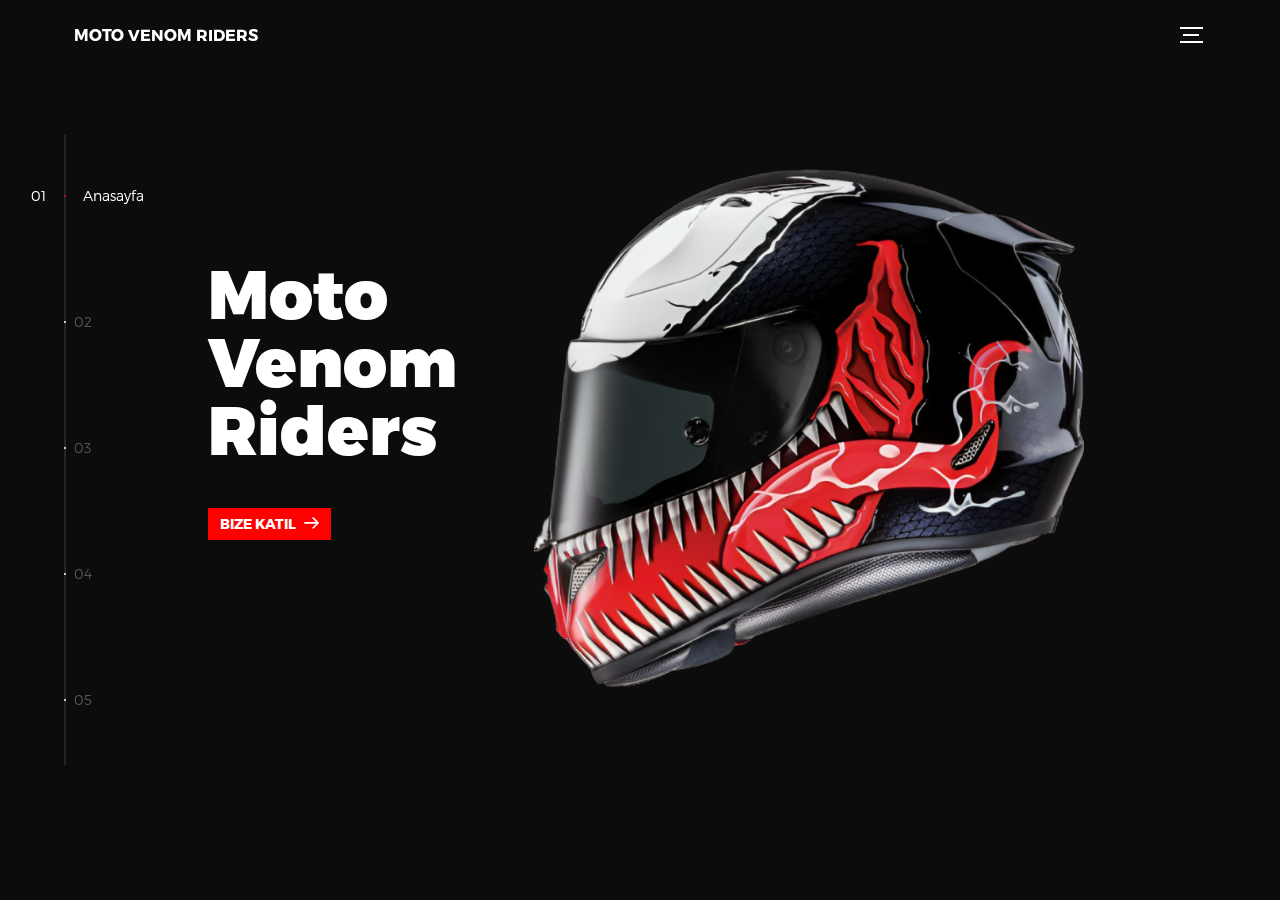
==== commit 6e8d9355: "." ====
--- a/index.html
+++ b/index.html
@@ -2,14 +2,13 @@
 <html lang="en">
 
 <head>
-  <title>MotoVenomRiders</title>
+  <title>MotoVenomRiders | Istanbul'un En büyük Motorsiklet Kulübü</title>
   <meta charset="utf-8">
   <meta name="viewport" content="width=device-width, initial-scale=1">
   <link rel="icon" href="./assets/img/logo.png" type="image/x-icon">
   <meta http-equiv="X-UA-Compatible" content="IE=edge">
-  <meta name="description" content="HTML5 website template">
+  <meta name="description" content="MotoVenomRiders, İstanbul'un en büyük ve aktif motosiklet kulübüdür. Tutkulu motosiklet severlerin bir araya geldiği bu platformda, benzersiz etkinlikler, yolculuklar ve deneyimler düzenlenir. İster deneyimli bir sürücü olun, ister yeni başlayan, MotoVenomRiders sizin için bir motosiklet ailesi sunar. Web sitemizde kulübümüzün faaliyetlerini ve etkinliklerini bulabilirsiniz. Hemen ailemize katılın ve bizimle birlikte heyecan verici bir motosiklet macerasına başlayın.">
   <meta name="keywords" content="global, template, html, sass, jquery">
-  <meta name="author" content="Bucky Maler">
   <link rel="stylesheet" href="assets/css/main.css">
   <link rel="stylesheet" href="https://cdn.jsdelivr.net/npm/@fancyapps/fancybox@3.5.6/dist/jquery.fancybox.min.css">
 </head>
@@ -70,10 +69,6 @@
                   <img src="assets/img/kask.png" alt="KASK">
                 </div>
               </div>
-              <div class="middle">
-                <div class="mouse">
-                </div>
-              </div>
             </li>
             <li class="l-section section">
               <div class="work">
@@ -185,7 +180,7 @@
             <li class="l-section section">
               <div class="hire">
                 <h2>Ailemize Katılmak İster Misiniz?</h2>
-                <ul class="social-media">
+                <!-- <ul>
                   <li class="wp-btn">
                     <a href="https://chat.whatsapp.com/HhvemVKrJIF4HOeBUjAOMs" target="_blank">Whatsapp
                       Kanalımız</a>
@@ -193,30 +188,29 @@
                   <li class="wp-btn">
                     <a href="https://chat.whatsapp.com/HhvemVKrJIF4HOeBUjAOMs" target="_blank">İnstagram Sayfamız</a>
                   </li>
-                </ul>
-                <form class="work-request" action="https://formspree.io/f/mwkdjoad" method="POST">
-                  <h2>Bizimle İletişime Geçin</h2>
-                  <div class="work-request--information">
-                    <div class="information-name">
-                      <input id="name" type="text" name="adsoyad" spellcheck="false">
-                      <label for="name">Ad Soyad</label>
-                    </div>
-                    <div class="information-email">
-                      <input id="email" type="email" name="email" spellcheck="false">
-                      <label for="email">Email</label>
-                    </div>
-                  </div>
-                  <div class="work-request--information">
-                    <div class="information-name">
-                      <input id="konu" type="text" name="konu" spellcheck="false">
-                      <label for="konu">Konu</label>
-                    </div>
-                    <div class="information-email">
-                      <textarea id="mesaj" name="mesaj" spellcheck="false"></textarea>
-                      <label for="mesaj">Mesaj</label>
-                    </div>
-                  </div>
-                  <input type="submit" value="Gönder">
+                </ul> -->
+                <form action="https://formspree.io/f/mwkdjoad" method="POST">
+                  <table>
+                    <tr>
+                      <td>Ad, Soyad:</td>
+                      <td><input type="text" name="adsoyad" /></td>
+                    </tr>
+                    <tr>
+                      <td>E-Posta:</td>
+                      <td><input type="text" name="email" /></td>
+                    </tr>
+                    <tr>
+                      <td>Konu:</td>
+                      <td><input type="text" name="konu" /></td>
+                    </tr>
+                    <tr>
+                      <td>Mesaj:</td>
+                      <td><textarea name="mesaj" style="width:300px;height:70px"></textarea></td>
+                    </tr>
+                    <tr>
+                      <td colspan="2"><button type="submit">Send</button></td>
+                    </tr>
+                  </table>
                 </form>
               </div>
             </li>
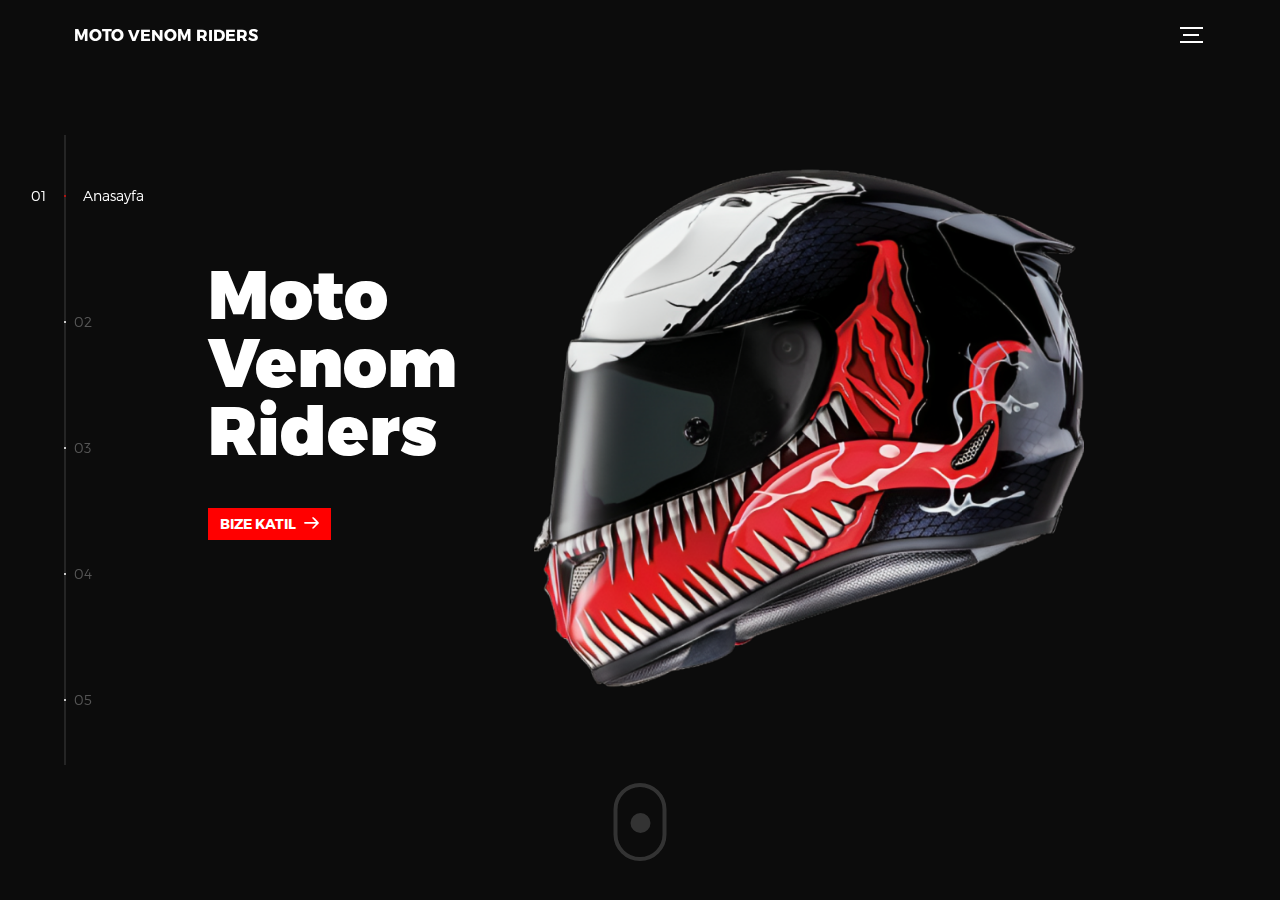
==== commit c64adea4: "Merge branch 'master' of https://github.com/beratkorayy/venom-2" ====
--- a/index.html
+++ b/index.html
@@ -69,6 +69,10 @@
                   <img src="assets/img/kask.png" alt="KASK">
                 </div>
               </div>
+              <div class="middle">
+                <div class="mouse">
+                </div>
+              </div>
             </li>
             <li class="l-section section">
               <div class="work">
@@ -180,7 +184,7 @@
             <li class="l-section section">
               <div class="hire">
                 <h2>Ailemize Katılmak İster Misiniz?</h2>
-                <!-- <ul>
+                <ul class="social-media">
                   <li class="wp-btn">
                     <a href="https://chat.whatsapp.com/HhvemVKrJIF4HOeBUjAOMs" target="_blank">Whatsapp
                       Kanalımız</a>
@@ -188,29 +192,30 @@
                   <li class="wp-btn">
                     <a href="https://chat.whatsapp.com/HhvemVKrJIF4HOeBUjAOMs" target="_blank">İnstagram Sayfamız</a>
                   </li>
-                </ul> -->
-                <form action="https://formspree.io/f/mwkdjoad" method="POST">
-                  <table>
-                    <tr>
-                      <td>Ad, Soyad:</td>
-                      <td><input type="text" name="adsoyad" /></td>
-                    </tr>
-                    <tr>
-                      <td>E-Posta:</td>
-                      <td><input type="text" name="email" /></td>
-                    </tr>
-                    <tr>
-                      <td>Konu:</td>
-                      <td><input type="text" name="konu" /></td>
-                    </tr>
-                    <tr>
-                      <td>Mesaj:</td>
-                      <td><textarea name="mesaj" style="width:300px;height:70px"></textarea></td>
-                    </tr>
-                    <tr>
-                      <td colspan="2"><button type="submit">Send</button></td>
-                    </tr>
-                  </table>
+                </ul>
+                <form class="work-request" action="https://formspree.io/f/mwkdjoad" method="POST">
+                  <h2>Bizimle İletişime Geçin</h2>
+                  <div class="work-request--information">
+                    <div class="information-name">
+                      <input id="name" type="text" name="adsoyad" spellcheck="false">
+                      <label for="name">Ad Soyad</label>
+                    </div>
+                    <div class="information-email">
+                      <input id="email" type="email" name="email" spellcheck="false">
+                      <label for="email">Email</label>
+                    </div>
+                  </div>
+                  <div class="work-request--information">
+                    <div class="information-name">
+                      <input id="konu" type="text" name="konu" spellcheck="false">
+                      <label for="konu">Konu</label>
+                    </div>
+                    <div class="information-email">
+                      <textarea id="mesaj" name="mesaj" spellcheck="false"></textarea>
+                      <label for="mesaj">Mesaj</label>
+                    </div>
+                  </div>
+                  <input type="submit" value="Gönder">
                 </form>
               </div>
             </li>
